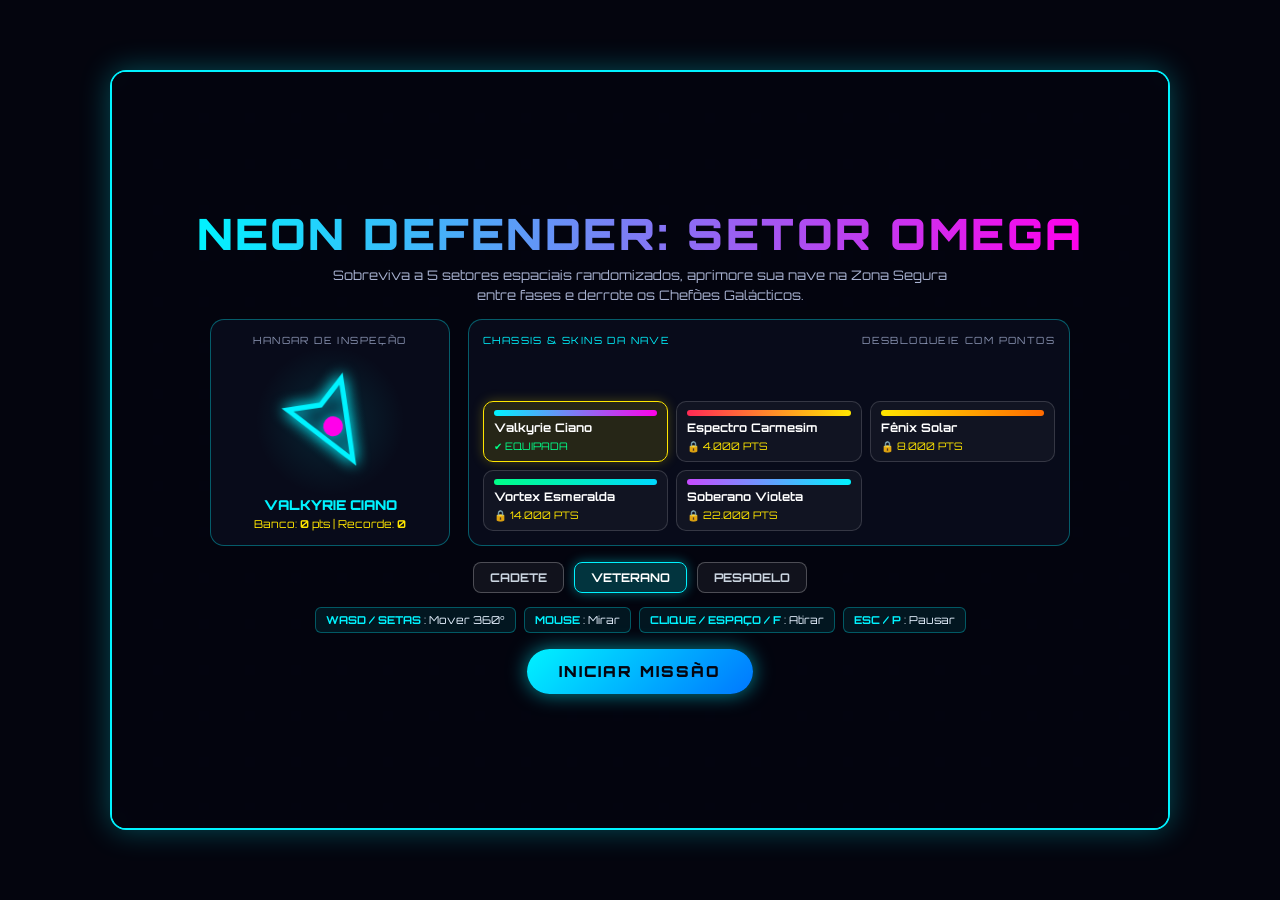
==== index.html @ d92dcaf2 "Add files via upload" ====
<!DOCTYPE html>
<html lang="pt-BR">
<head>
    <meta charset="UTF-8">
    <meta name="viewport" content="width=device-width, initial-scale=1.0, maximum-scale=1.0, user-scalable=no">
    <title>NEON DEFENDER: SETOR OMEGA</title>
    <!-- Conecta o arquivo de estilos externo -->
    <link rel="stylesheet" href="style.css">
</head>
<body>

    <div id="game-wrapper">
        <!-- ================= HUD DE COMBATE ================= -->
        <div id="hud" class="hidden">
            <div class="hud-group">
                <span class="hud-label">CRÉDITOS / PONTOS</span>
                <span id="score-display" class="hud-value">0</span>
                <span class="hud-label" style="margin-top:3px;">PRÓXIMO BUFF (<span id="next-upg-txt">2.500</span>)</span>
                <div class="progress-container">
                    <div id="upgrade-bar" class="progress-fill"></div>
                </div>
            </div>

            <div class="hud-group" style="align-items: center;">
                <span id="stage-label" class="hud-value" style="color: #ff00ea;">FASE 1 / 5</span>
                <span id="sector-name-badge" class="sector-badge">NEBULOSA AZUL</span>
                <div class="progress-container" style="margin-top:3px;">
                    <div id="stage-bar" class="progress-fill"></div>
                </div>
                <span class="hud-label" id="boss-goal-txt">CHEFÃO AOS 10.000 PTS DA FASE</span>
                <div class="hud-controls">
                    <button id="autofire-btn" class="mini-btn">🔫 AUTO: OFF [F]</button>
                    <button id="pause-btn" class="mini-btn">⏸ PAUSAR [ESC]</button>
                    <button id="mute-btn" class="mini-btn">🔊 SOM</button>
                </div>
            </div>

            <div class="hud-group" style="align-items: flex-end;">
                <span class="hud-label">CASCO & ESCUDO</span>
                <div class="player-bars">
                    <div class="hp-bar-bg"><div id="hp-fill"></div></div>
                    <div id="shield-fill"></div>
                </div>
                <span id="hp-text" style="font-size: 0.72rem; color: #cbd5e1; margin-top: 2px;">100 / 100</span>
            </div>
        </div>

        <!-- Barra de Vida do Chefão -->
        <div id="boss-hud" class="hidden">
            <span id="boss-name">GUARDIÃO ÔMEGA</span>
            <div class="boss-hp-bg"><div id="boss-hp-fill"></div></div>
        </div>

        <!-- Banner Dramático de Alerta -->
        <div id="alert-banner" class="hidden">⚠️ ALERTA DE AMEAÇA CLASSE ÔMEGA! ⚠️</div>

        <!-- ================= 1. MENU PRINCIPAL ================= -->
        <div id="start-screen" class="overlay-screen">
            <h1>NEON DEFENDER: SETOR OMEGA</h1>
            <p class="subtitle">Sobreviva a 5 setores espaciais randomizados, aprimore sua nave na Zona Segura entre fases e derrote os Chefões Galácticos.</p>

            <div class="menu-grid">
                <div class="preview-box">
                    <span class="hud-label">HANGAR DE INSPEÇÃO</span>
                    <canvas id="shipPreviewCanvas" width="160" height="160"></canvas>
                    <div>
                        <div id="preview-skin-name" style="font-size: 0.85rem; font-weight: 900; color: #00f3ff;">VALKYRIE CIANO</div>
                        <div style="font-size: 0.68rem; color: #ffe600; margin-top: 4px;">
                            Banco: <strong id="bank-points-display">0</strong> pts | Recorde: <strong id="menu-highscore">0</strong>
                        </div>
                    </div>
                </div>

                <div class="skins-panel">
                    <div style="display:flex; justify-content:space-between; align-items:center;">
                        <span class="hud-label" style="color:#00f3ff;">CHASSIS & SKINS DA NAVE</span>
                        <span class="hud-label">DESBLOQUEIE COM PONTOS</span>
                    </div>
                    <div id="menu-skins-list" class="skins-list"></div>
                </div>
            </div>

            <div class="difficulty-row">
                <button class="diff-btn" data-diff="0.8">CADETE</button>
                <button class="diff-btn active" data-diff="1.0">VETERANO</button>
                <button class="diff-btn" data-diff="1.35">PESADELO</button>
            </div>

            <div class="controls-guide">
                <div class="key-badge"><span>WASD / SETAS</span> : Mover 360°</div>
                <div class="key-badge"><span>MOUSE</span> : Mirar</div>
                <div class="key-badge"><span>CLIQUE / ESPAÇO / F</span> : Atirar</div>
                <div class="key-badge"><span>ESC / P</span> : Pausar</div>
            </div>

            <button id="start-btn" class="neon-btn">INICIAR MISSÃO</button>
        </div>

        <!-- ================= 2. CARTAS DE BUFF EM COMBATE ================= -->
        <div id="upgrade-screen" class="overlay-screen hidden">
            <h1 style="font-size: 1.9rem; background: linear-gradient(90deg, #ffe600, #00ff88); -webkit-background-clip: text;">MÓDULO TÁTICO DISPONÍVEL!</h1>
            <p class="subtitle">Escolha 1 melhoria de combate para instalar na sua nave (Teclas 1, 2 ou 3):</p>
            <div id="cards-container" class="cards-container"></div>
        </div>

        <!-- ================= 3. ZONA SEGURA / HANGAR ENTRE FASES ================= -->
        <div id="safezone-screen" class="overlay-screen hidden">
            <h1 style="font-size: 1.8rem; background: linear-gradient(90deg, #00ff88, #00f3ff); -webkit-background-clip: text;">ZONA SEGURA — HANGAR INTERGALÁCTICO</h1>
            <p class="subtitle">Chefão neutralizado! Use seus pontos acumulados (<strong id="hangar-points" style="color:#ffe600;">0</strong> pts) para reparar e equipar sua nave.</p>

            <div class="hangar-layout">
                <div class="hangar-box">
                    <h3>🔧 MANUTENÇÃO & MELHORIAS PERMANENTES</h3>
                    <div id="hangar-upgrades-list" style="display:flex; flex-direction:column; gap:7px;"></div>
                </div>

                <div class="hangar-box">
                    <h3>🎨 SKINS DE CHASSIS</h3>
                    <div id="hangar-skins-list" class="skins-list" style="grid-template-columns: 1fr 1fr;"></div>

                    <div class="next-sector-card">
                        <span class="hud-label" style="color:#ff00ea;">⚠️ RADAR DO PRÓXIMO SETOR (FASE <span id="next-stage-num">2</span>/5)</span>
                        <div id="next-sector-title" style="font-size: 0.9rem; font-weight: 900; color: #ffe600; margin: 4px 0;">TEMPESTADE IÔNICA</div>
                        <div id="next-sector-desc" style="font-size: 0.7rem; color: #e2e8f0;">Descargas elétricas aumentam a velocidade de todos os projéteis em +20%.</div>
                    </div>
                </div>
            </div>

            <button id="launch-next-btn" class="neon-btn">DECOLAR PARA A FASE <span id="launch-stage-num">2</span> ➔</button>
        </div>

        <!-- ================= 4. MENU DE PAUSA ================= -->
        <div id="pause-screen" class="overlay-screen hidden">
            <h1>SISTEMAS EM PAUSA</h1>
            <p class="subtitle">Combate suspenso. Escolha uma opção para prosseguir.</p>
            <div style="display:flex; gap:14px; flex-wrap:wrap; justify-content:center;">
                <button id="resume-btn" class="neon-btn">CONTINUAR MISSÃO</button>
                <button id="pause-mute-btn" class="neon-btn" style="background: linear-gradient(135deg, #ffe600, #ff9900);">ALTERNAR ÁUDIO</button>
                <button id="abandon-btn" class="neon-btn secondary">ABANDONAR AO MENU</button>
            </div>
        </div>

        <!-- ================= 5. VITÓRIA FINAL (APÓS FASE 5) ================= -->
        <div id="victory-screen" class="overlay-screen hidden">
            <h1 style="background: linear-gradient(90deg, #ffe600, #00ff88, #00f3ff); -webkit-background-clip: text;">SETOR OMEGA LIBERTADO!</h1>
            <p class="subtitle">Vitória Suprema! Você sobreviveu às 5 fases e destruiu o Núcleo Soberano.</p>

            <div class="final-stats">
                <p>Pontuação Final da Missão: <strong id="vic-score" style="color: #00f3ff;">0</strong></p>
                <p>Bônus de Conclusão (5 Fases): <strong style="color: #00ff88;">+5.000 pts</strong></p>
                <p>Créditos Totais no Banco: <strong id="vic-bank" style="color: #ffe600;">0</strong></p>
            </div>

            <button id="victory-menu-btn" class="neon-btn">RETORNAR AO MENU PRINCIPAL</button>
        </div>

        <!-- ================= 6. GAME OVER ================= -->
        <div id="gameover-screen" class="overlay-screen hidden">
            <h1 style="background: linear-gradient(90deg, #ff2a55, #ff00ea); -webkit-background-clip: text;">NAVE DESTRUÍDA</h1>
            <p class="subtitle">Suas defesas falharam no Setor <span id="go-sector">Omega</span>.</p>

            <div class="final-stats">
                <p>Fase Alcançada: <strong id="final-stage" style="color: #ff00ea;">1 / 5</strong></p>
                <p>Pontuação da Partida: <strong id="final-score" style="color: #00f3ff;">0</strong></p>
                <p>Recorde Histórico: <strong id="high-score" style="color: #ffe600;">0</strong></p>
            </div>

            <div style="display:flex; gap:14px; flex-wrap:wrap; justify-content:center;">
                <button id="restart-btn" class="neon-btn">TENTAR NOVAMENTE</button>
                <button id="go-menu-btn" class="neon-btn secondary">MENU PRINCIPAL</button>
            </div>
        </div>

        <canvas id="gameCanvas"></canvas>
    </div>

    <!-- Controles Touch Duplos (Mobile) -->
    <div id="mobile-joysticks">
        <div class="joystick-zone" id="joy-move">
            <div class="joystick-knob" id="knob-move"></div>
        </div>
        <div class="joystick-zone" id="joy-aim" style="border-color: rgba(255, 0, 234, 0.5);">
            <div class="joystick-knob" id="knob-aim" style="background: rgba(255, 0, 234, 0.5); border-color: #ff00ea;"></div>
        </div>
    </div>

    <!-- Conecta o arquivo JavaScript externo -->
    <script src="script.js"></script>
</body>
</html>
---- style.css ----
@import url('https://fonts.googleapis.com/css2?family=Orbitron:wght@400;600;700;900&display=swap');

:root {
    --neon-cyan: #00f3ff;
    --neon-magenta: #ff00ea;
    --neon-gold: #ffe600;
    --neon-danger: #ff2a55;
    --neon-green: #00ff88;
    --bg-dark: #04050e;
}

* {
    box-sizing: border-box;
    margin: 0;
    padding: 0;
    user-select: none;
    -webkit-user-select: none;
}

body {
    background-color: var(--bg-dark);
    color: #ffffff;
    font-family: 'Orbitron', sans-serif;
    display: flex;
    flex-direction: column;
    align-items: center;
    justify-content: center;
    min-height: 100vh;
    overflow: hidden;
}

#game-wrapper {
    position: relative;
    width: 97vw;
    max-width: 1060px;
    height: 88vh;
    max-height: 760px;
    border: 2px solid var(--neon-cyan);
    border-radius: 16px;
    box-shadow: 0 0 30px rgba(0, 243, 255, 0.3), inset 0 0 25px rgba(0, 243, 255, 0.12);
    background-color: #050612;
    overflow: hidden;
    transition: border-color 0.6s ease, box-shadow 0.6s ease;
}

canvas {
    display: block;
    width: 100%;
    height: 100%;
    cursor: crosshair;
}

/* ================= HUD SUPERIOR ================= */
#hud {
    position: absolute;
    top: 0;
    left: 0;
    width: 100%;
    padding: 12px 18px;
    display: flex;
    justify-content: space-between;
    align-items: flex-start;
    pointer-events: none;
    z-index: 10;
    background: linear-gradient(to bottom, rgba(4, 5, 14, 0.92), transparent);
}

.hud-group {
    display: flex;
    flex-direction: column;
    gap: 4px;
}

.hud-label {
    font-size: 0.62rem;
    color: #8892b0;
    letter-spacing: 1.4px;
}

.hud-value {
    font-size: 1.15rem;
    font-weight: 900;
    color: var(--neon-cyan);
    text-shadow: 0 0 10px rgba(0, 243, 255, 0.6);
}

.sector-badge {
    font-size: 0.7rem;
    font-weight: 700;
    padding: 2px 10px;
    border-radius: 20px;
    background: rgba(255, 255, 255, 0.08);
    border: 1px solid rgba(255, 255, 255, 0.25);
    color: var(--neon-gold);
    letter-spacing: 1px;
}

.progress-container {
    width: 185px;
    height: 8px;
    background: rgba(255, 255, 255, 0.1);
    border-radius: 4px;
    overflow: hidden;
    border: 1px solid rgba(255, 255, 255, 0.2);
}

.progress-fill {
    height: 100%;
    width: 0%;
    transition: width 0.2s ease;
}

#stage-bar {
    background: linear-gradient(90deg, #00f3ff, #ff00ea);
    box-shadow: 0 0 8px #ff00ea;
}

#upgrade-bar {
    background: linear-gradient(90deg, #00ff88, #ffe600);
    box-shadow: 0 0 8px #ffe600;
}

.player-bars {
    display: flex;
    flex-direction: column;
    gap: 4px;
    width: 150px;
}

.hp-bar-bg {
    width: 100%;
    height: 11px;
    background: rgba(255, 42, 85, 0.2);
    border: 1px solid #ff2a55;
    border-radius: 5px;
    overflow: hidden;
}

#hp-fill {
    height: 100%;
    width: 100%;
    background: linear-gradient(90deg, #ff2a55, #ff7b00);
    transition: width 0.15s ease;
}

#shield-fill {
    height: 6px;
    width: 0%;
    background: #00f3ff;
    border-radius: 3px;
    box-shadow: 0 0 8px #00f3ff;
    transition: width 0.15s ease;
}

.hud-controls {
    display: flex;
    gap: 6px;
    pointer-events: auto;
    margin-top: 4px;
}

.mini-btn {
    background: rgba(0, 243, 255, 0.12);
    border: 1px solid rgba(0, 243, 255, 0.4);
    color: #fff;
    font-family: 'Orbitron', sans-serif;
    font-size: 0.65rem;
    padding: 5px 9px;
    border-radius: 6px;
    cursor: pointer;
    transition: 0.2s;
}

.mini-btn:hover {
    background: rgba(0, 243, 255, 0.3);
}

/* ================= BARRA DO CHEFÃO ================= */
#boss-hud {
    position: absolute;
    top: 84px;
    left: 50%;
    transform: translateX(-50%);
    width: 72%;
    max-width: 560px;
    display: flex;
    flex-direction: column;
    align-items: center;
    gap: 4px;
    z-index: 12;
    pointer-events: none;
}

#boss-name {
    font-size: 0.85rem;
    font-weight: 900;
    color: #ff2a55;
    letter-spacing: 2px;
    text-shadow: 0 0 12px #ff2a55;
}

.boss-hp-bg {
    width: 100%;
    height: 14px;
    background: rgba(20, 5, 15, 0.9);
    border: 2px solid #ff2a55;
    border-radius: 8px;
    overflow: hidden;
    box-shadow: 0 0 18px rgba(255, 42, 85, 0.55);
}

#boss-hp-fill {
    height: 100%;
    width: 100%;
    background: linear-gradient(90deg, #ff2a55, #ff00ea, #ffe600);
    transition: width 0.08s linear;
}

/* Banner de Alerta */
#alert-banner {
    position: absolute;
    top: 42%;
    left: 0;
    width: 100%;
    padding: 16px;
    background: rgba(255, 42, 85, 0.22);
    border-top: 2px solid #ff2a55;
    border-bottom: 2px solid #ff2a55;
    text-align: center;
    font-size: clamp(1.1rem, 3vw, 2rem);
    font-weight: 900;
    color: #fff;
    text-shadow: 0 0 20px #ff2a55;
    letter-spacing: 3px;
    z-index: 18;
    pointer-events: none;
    animation: pulseAlert 0.55s infinite alternate;
}

@keyframes pulseAlert {
    from { transform: scale(0.98); opacity: 0.85; }
    to { transform: scale(1.02); opacity: 1; }
}

/* ================= TELAS / OVERLAYS ================= */
.overlay-screen {
    position: absolute;
    inset: 0;
    background: rgba(4, 5, 15, 0.9);
    backdrop-filter: blur(8px);
    display: flex;
    flex-direction: column;
    align-items: center;
    justify-content: center;
    text-align: center;
    padding: 18px;
    z-index: 25;
    overflow-y: auto;
}

.hidden {
    display: none !important;
}

h1 {
    font-size: clamp(1.5rem, 3.8vw, 2.7rem);
    font-weight: 900;
    letter-spacing: 2.5px;
    margin-bottom: 6px;
    background: linear-gradient(90deg, #00f3ff, #ff00ea);
    -webkit-background-clip: text;
    -webkit-text-fill-color: transparent;
}

.subtitle {
    color: #a8b2d1;
    font-size: 0.82rem;
    margin-bottom: 14px;
    max-width: 640px;
    line-height: 1.45;
}

/* Menu Principal Layout */
.menu-grid {
    display: grid;
    grid-template-columns: 240px 1fr;
    gap: 18px;
    width: 100%;
    max-width: 860px;
    margin-bottom: 16px;
    align-items: stretch;
}

.preview-box {
    background: rgba(10, 14, 30, 0.85);
    border: 1px solid rgba(0, 243, 255, 0.35);
    border-radius: 14px;
    padding: 14px;
    display: flex;
    flex-direction: column;
    align-items: center;
    justify-content: space-between;
}

#shipPreviewCanvas {
    width: 150px;
    height: 150px;
    border-radius: 50%;
    background: radial-gradient(circle, rgba(0,243,255,0.12) 0%, transparent 70%);
}

.skins-panel {
    background: rgba(10, 14, 30, 0.85);
    border: 1px solid rgba(0, 243, 255, 0.35);
    border-radius: 14px;
    padding: 14px;
    display: flex;
    flex-direction: column;
    justify-content: space-between;
    text-align: left;
}

.skins-list {
    display: grid;
    grid-template-columns: repeat(auto-fit, minmax(145px, 1fr));
    gap: 8px;
    margin-top: 8px;
}

.skin-item {
    background: rgba(255, 255, 255, 0.04);
    border: 1.5px solid rgba(255, 255, 255, 0.15);
    border-radius: 10px;
    padding: 8px 10px;
    cursor: pointer;
    transition: 0.2s;
    display: flex;
    flex-direction: column;
    gap: 4px;
}

.skin-item:hover {
    border-color: #00f3ff;
    background: rgba(0, 243, 255, 0.08);
}

.skin-item.selected {
    border-color: #ffe600;
    background: rgba(255, 230, 0, 0.12);
    box-shadow: 0 0 12px rgba(255, 230, 0, 0.25);
}

.skin-swatch {
    width: 100%;
    height: 6px;
    border-radius: 3px;
}

/* Dificuldade & Controles */
.difficulty-row {
    display: flex;
    gap: 10px;
    margin-bottom: 14px;
    flex-wrap: wrap;
    justify-content: center;
}

.diff-btn {
    background: rgba(255, 255, 255, 0.06);
    border: 1px solid rgba(255, 255, 255, 0.25);
    color: #cbd5e1;
    font-family: 'Orbitron', sans-serif;
    font-size: 0.75rem;
    font-weight: 700;
    padding: 7px 16px;
    border-radius: 8px;
    cursor: pointer;
    transition: 0.2s;
}

.diff-btn.active {
    border-color: #00f3ff;
    background: rgba(0, 243, 255, 0.2);
    color: #fff;
    box-shadow: 0 0 12px rgba(0, 243, 255, 0.4);
}

.controls-guide {
    display: flex;
    gap: 8px;
    margin-bottom: 16px;
    flex-wrap: wrap;
    justify-content: center;
}

.key-badge {
    background: rgba(0, 243, 255, 0.08);
    border: 1px solid rgba(0, 243, 255, 0.3);
    padding: 5px 10px;
    border-radius: 6px;
    font-size: 0.68rem;
    color: #e6f1ff;
}

.key-badge span {
    color: #00f3ff;
    font-weight: 700;
}

.neon-btn {
    background: linear-gradient(135deg, #00f3ff 0%, #0077ff 100%);
    color: #050510;
    font-family: 'Orbitron', sans-serif;
    font-size: 0.95rem;
    font-weight: 900;
    padding: 13px 32px;
    border: none;
    border-radius: 50px;
    cursor: pointer;
    letter-spacing: 2px;
    box-shadow: 0 0 20px rgba(0, 243, 255, 0.55);
    transition: transform 0.15s ease, box-shadow 0.15s ease;
}

.neon-btn:hover {
    transform: scale(1.04);
    box-shadow: 0 0 28px rgba(0, 243, 255, 0.9);
}

.neon-btn.secondary {
    background: transparent;
    border: 2px solid #ff2a55;
    color: #ff2a55;
    box-shadow: none;
}

.neon-btn.secondary:hover {
    background: rgba(255, 42, 85, 0.15);
}

/* ================= CARTAS DE UPGRADE EM COMBATE ================= */
.cards-container {
    display: grid;
    grid-template-columns: repeat(3, 1fr);
    gap: 14px;
    width: 100%;
    max-width: 780px;
    margin-top: 8px;
}

.upgrade-card {
    background: linear-gradient(160deg, rgba(16, 22, 48, 0.96), rgba(8, 10, 24, 0.98));
    border: 2px solid rgba(0, 243, 255, 0.4);
    border-radius: 14px;
    padding: 18px 14px;
    cursor: pointer;
    display: flex;
    flex-direction: column;
    align-items: center;
    justify-content: space-between;
    gap: 10px;
    transition: transform 0.2s ease, border-color 0.2s ease, box-shadow 0.2s ease;
    position: relative;
}

.upgrade-card:hover {
    transform: translateY(-5px) scale(1.02);
    border-color: #ffe600;
    box-shadow: 0 0 22px rgba(255, 230, 0, 0.4);
}

.card-hotkey {
    position: absolute;
    top: 8px;
    right: 10px;
    font-size: 0.68rem;
    color: #8892b0;
    background: rgba(255, 255, 255, 0.08);
    padding: 2px 7px;
    border-radius: 4px;
}

.card-icon { font-size: 2rem; }
.card-title { font-size: 0.9rem; font-weight: 700; color: #00f3ff; }
.card-desc { font-size: 0.72rem; color: #cbd5e1; line-height: 1.4; }
.card-lvl { font-size: 0.68rem; color: #ffe600; font-weight: 700; }

/* ================= ZONA SEGURA / HANGAR ================= */
.hangar-layout {
    display: grid;
    grid-template-columns: 1.2fr 1fr;
    gap: 16px;
    width: 100%;
    max-width: 920px;
    margin: 10px 0 14px;
    text-align: left;
}

.hangar-box {
    background: rgba(10, 16, 36, 0.9);
    border: 1px solid rgba(0, 255, 136, 0.35);
    border-radius: 14px;
    padding: 14px;
    display: flex;
    flex-direction: column;
    gap: 8px;
}

.hangar-box h3 {
    font-size: 0.85rem;
    color: #00ff88;
    letter-spacing: 1.5px;
    border-bottom: 1px solid rgba(0, 255, 136, 0.2);
    padding-bottom: 6px;
}

.shop-row {
    display: flex;
    justify-content: space-between;
    align-items: center;
    background: rgba(255, 255, 255, 0.04);
    padding: 8px 10px;
    border-radius: 8px;
    gap: 8px;
}

.shop-info strong {
    display: block;
    font-size: 0.78rem;
    color: #fff;
}

.shop-info span {
    font-size: 0.66rem;
    color: #94a3b8;
}

.buy-btn {
    background: linear-gradient(135deg, #00ff88, #00b8ff);
    color: #04050e;
    font-family: 'Orbitron', sans-serif;
    font-weight: 900;
    font-size: 0.7rem;
    padding: 7px 12px;
    border: none;
    border-radius: 6px;
    cursor: pointer;
    white-space: nowrap;
}

.buy-btn:disabled {
    background: #283046;
    color: #64748b;
    cursor: not-allowed;
}

.next-sector-card {
    background: rgba(255, 0, 234, 0.1);
    border: 1px solid rgba(255, 0, 234, 0.45);
    border-radius: 10px;
    padding: 10px 14px;
    margin-top: auto;
}

.final-stats {
    background: rgba(255, 255, 255, 0.05);
    border: 1px solid rgba(0, 243, 255, 0.4);
    border-radius: 14px;
    padding: 16px 28px;
    margin-bottom: 18px;
}

.final-stats p {
    margin: 6px 0;
    font-size: 0.92rem;
}

/* Joysticks Mobile */
#mobile-joysticks {
    display: none;
    width: 96vw;
    max-width: 1060px;
    margin-top: 8px;
    justify-content: space-between;
    padding: 0 15px;
}

.joystick-zone {
    width: 92px;
    height: 92px;
    border-radius: 50%;
    background: rgba(0, 243, 255, 0.08);
    border: 2px dashed rgba(0, 243, 255, 0.4);
    position: relative;
    touch-action: none;
}

.joystick-knob {
    width: 36px;
    height: 36px;
    border-radius: 50%;
    background: rgba(0, 243, 255, 0.5);
    border: 2px solid #00f3ff;
    position: absolute;
    top: 50%;
    left: 50%;
    transform: translate(-50%, -50%);
    pointer-events: none;
}

@media (max-width: 820px) {
    #game-wrapper { height: 68vh; }
    #mobile-joysticks { display: flex; }
    .menu-grid, .hangar-layout { grid-template-columns: 1fr; }
    .cards-container { grid-template-columns: 1fr; }
    .upgrade-card { flex-direction: row; text-align: left; padding: 12px; }
    .progress-container { width: 115px; }
}
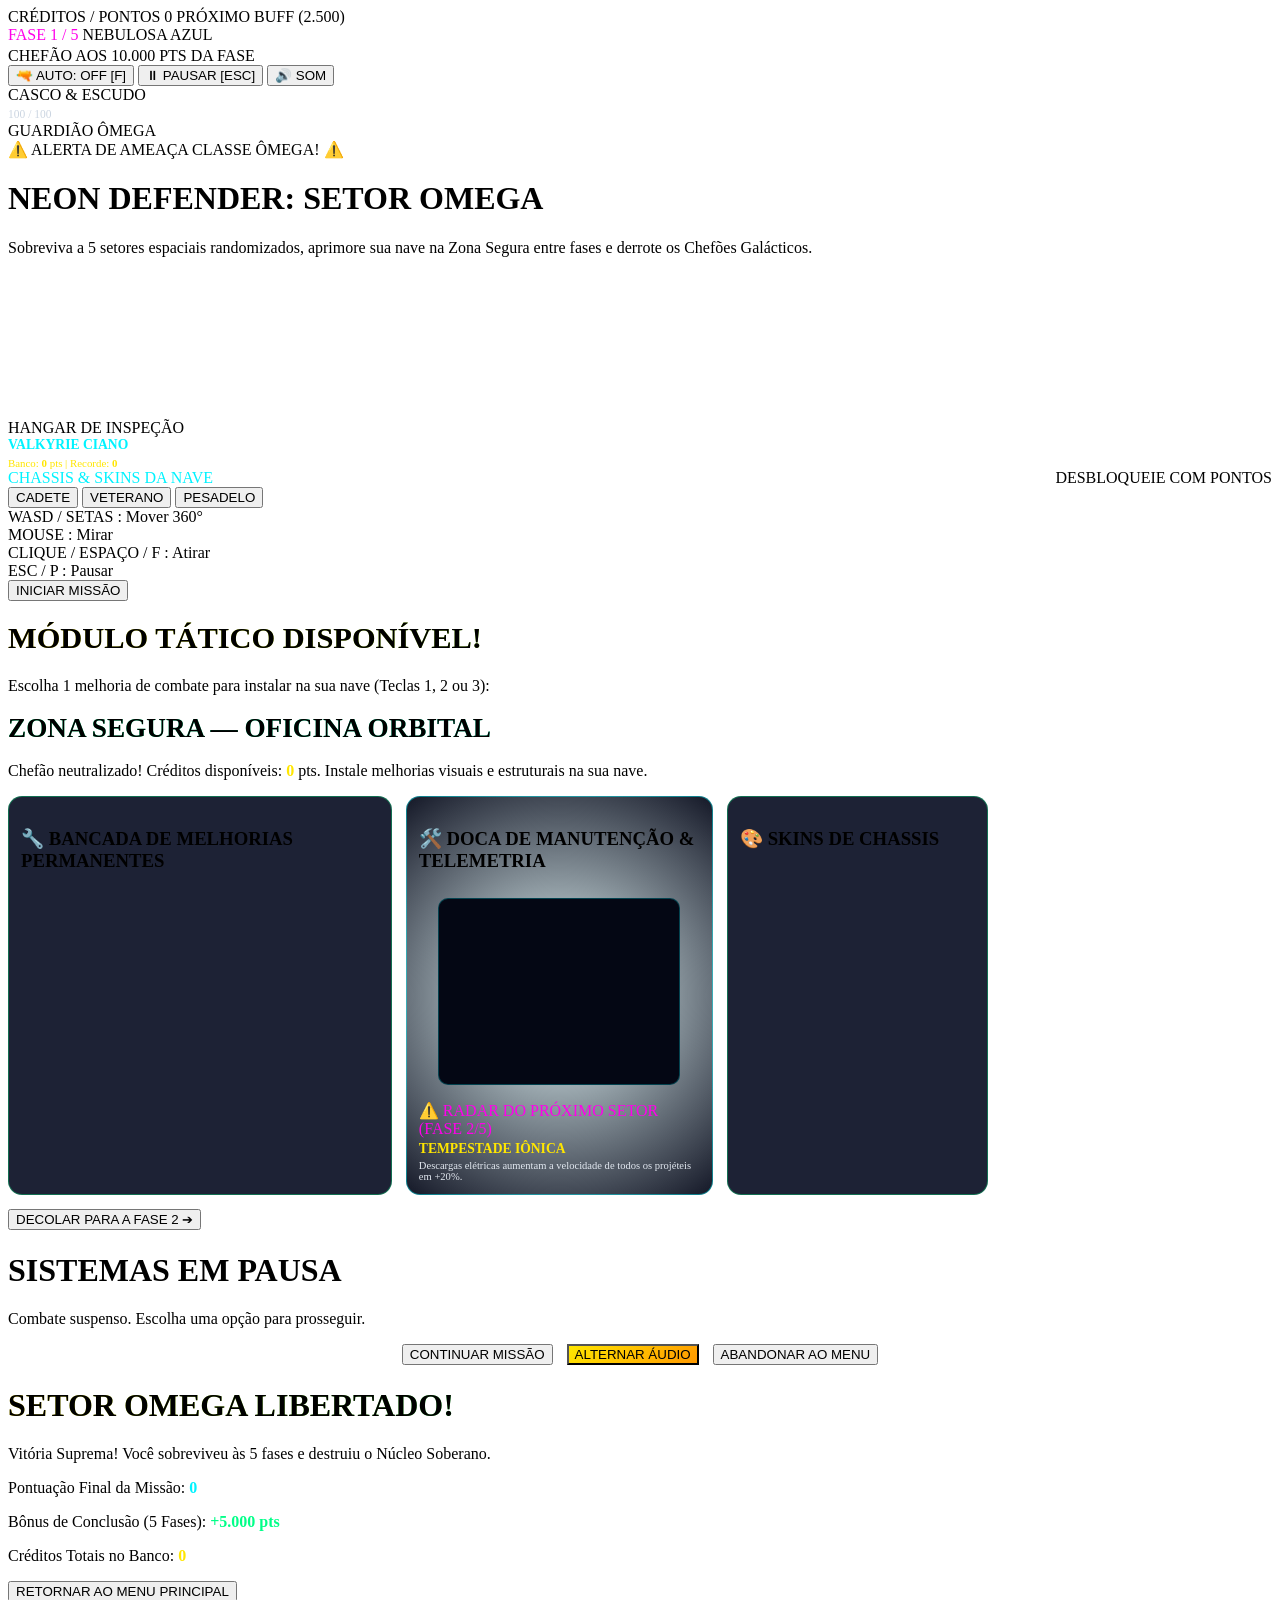
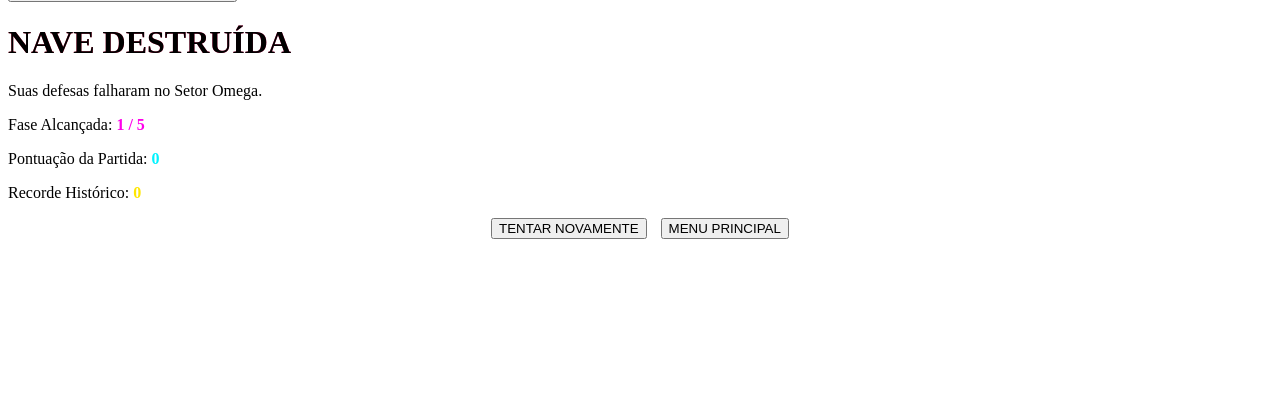
==== commit aba1b862: "Add files via upload" ====
--- a/index.html
+++ b/index.html
@@ -105,24 +105,32 @@
 
         <!-- ================= 3. ZONA SEGURA / HANGAR ENTRE FASES ================= -->
         <div id="safezone-screen" class="overlay-screen hidden">
-            <h1 style="font-size: 1.8rem; background: linear-gradient(90deg, #00ff88, #00f3ff); -webkit-background-clip: text;">ZONA SEGURA — HANGAR INTERGALÁCTICO</h1>
-            <p class="subtitle">Chefão neutralizado! Use seus pontos acumulados (<strong id="hangar-points" style="color:#ffe600;">0</strong> pts) para reparar e equipar sua nave.</p>
+            <h1 style="font-size: 1.7rem; background: linear-gradient(90deg, #00ff88, #00f3ff); -webkit-background-clip: text;">ZONA SEGURA — OFICINA ORBITAL</h1>
+            <p class="subtitle">Chefão neutralizado! Créditos disponíveis: <strong id="hangar-points" style="color:#ffe600;">0</strong> pts. Instale melhorias visuais e estruturais na sua nave.</p>
 
             <div class="hangar-layout">
+                <!-- Coluna Esquerda: Manutenção e Melhorias Permanentes -->
                 <div class="hangar-box">
-                    <h3>🔧 MANUTENÇÃO & MELHORIAS PERMANENTES</h3>
+                    <h3>🔧 BANCADA DE MELHORIAS PERMANENTES</h3>
                     <div id="hangar-upgrades-list" style="display:flex; flex-direction:column; gap:7px;"></div>
                 </div>
 
+                <!-- Coluna Central: Oficina Visual com Preview Evolutivo -->
+                <div class="hangar-box workshop-bay">
+                    <h3>🛠️ DOCA DE MANUTENÇÃO & TELEMETRIA</h3>
+                    <canvas id="workshopCanvas" width="240" height="195"></canvas>
+                    <div id="workshop-modules-tags" class="modules-tags"></div>
+                    <div class="next-sector-card">
+                        <span class="hud-label" style="color:#ff00ea;">⚠️ RADAR DO PRÓXIMO SETOR (FASE <span id="next-stage-num">2</span>/5)</span>
+                        <div id="next-sector-title" style="font-size: 0.85rem; font-weight: 900; color: #ffe600; margin: 3px 0;">TEMPESTADE IÔNICA</div>
+                        <div id="next-sector-desc" style="font-size: 0.66rem; color: #e2e8f0;">Descargas elétricas aumentam a velocidade de todos os projéteis em +20%.</div>
+                    </div>
+                </div>
+
+                <!-- Coluna Direita: Skins -->
                 <div class="hangar-box">
                     <h3>🎨 SKINS DE CHASSIS</h3>
-                    <div id="hangar-skins-list" class="skins-list" style="grid-template-columns: 1fr 1fr;"></div>
-
-                    <div class="next-sector-card">
-                        <span class="hud-label" style="color:#ff00ea;">⚠️ RADAR DO PRÓXIMO SETOR (FASE <span id="next-stage-num">2</span>/5)</span>
-                        <div id="next-sector-title" style="font-size: 0.9rem; font-weight: 900; color: #ffe600; margin: 4px 0;">TEMPESTADE IÔNICA</div>
-                        <div id="next-sector-desc" style="font-size: 0.7rem; color: #e2e8f0;">Descargas elétricas aumentam a velocidade de todos os projéteis em +20%.</div>
-                    </div>
+                    <div id="hangar-skins-list" class="skins-list" style="grid-template-columns: 1fr;"></div>
                 </div>
             </div>
 
--- a/style.css
+++ b/style.css
@@ -1,618 +1,56 @@
-@import url('https://fonts.googleapis.com/css2?family=Orbitron:wght@400;600;700;900&display=swap');
-
-:root {
-    --neon-cyan: #00f3ff;
-    --neon-magenta: #ff00ea;
-    --neon-gold: #ffe600;
-    --neon-danger: #ff2a55;
-    --neon-green: #00ff88;
-    --bg-dark: #04050e;
-}
-
-* {
-    box-sizing: border-box;
-    margin: 0;
-    padding: 0;
-    user-select: none;
-    -webkit-user-select: none;
-}
-
-body {
-    background-color: var(--bg-dark);
-    color: #ffffff;
-    font-family: 'Orbitron', sans-serif;
-    display: flex;
-    flex-direction: column;
-    align-items: center;
-    justify-content: center;
-    min-height: 100vh;
-    overflow: hidden;
-}
-
-#game-wrapper {
-    position: relative;
-    width: 97vw;
-    max-width: 1060px;
-    height: 88vh;
-    max-height: 760px;
-    border: 2px solid var(--neon-cyan);
-    border-radius: 16px;
-    box-shadow: 0 0 30px rgba(0, 243, 255, 0.3), inset 0 0 25px rgba(0, 243, 255, 0.12);
-    background-color: #050612;
-    overflow: hidden;
-    transition: border-color 0.6s ease, box-shadow 0.6s ease;
-}
-
-canvas {
-    display: block;
-    width: 100%;
-    height: 100%;
-    cursor: crosshair;
-}
-
-/* ================= HUD SUPERIOR ================= */
-#hud {
-    position: absolute;
-    top: 0;
-    left: 0;
-    width: 100%;
-    padding: 12px 18px;
-    display: flex;
-    justify-content: space-between;
-    align-items: flex-start;
-    pointer-events: none;
-    z-index: 10;
-    background: linear-gradient(to bottom, rgba(4, 5, 14, 0.92), transparent);
-}
-
-.hud-group {
-    display: flex;
-    flex-direction: column;
-    gap: 4px;
-}
-
-.hud-label {
-    font-size: 0.62rem;
-    color: #8892b0;
-    letter-spacing: 1.4px;
-}
-
-.hud-value {
-    font-size: 1.15rem;
-    font-weight: 900;
-    color: var(--neon-cyan);
-    text-shadow: 0 0 10px rgba(0, 243, 255, 0.6);
-}
-
-.sector-badge {
-    font-size: 0.7rem;
-    font-weight: 700;
-    padding: 2px 10px;
-    border-radius: 20px;
-    background: rgba(255, 255, 255, 0.08);
-    border: 1px solid rgba(255, 255, 255, 0.25);
-    color: var(--neon-gold);
-    letter-spacing: 1px;
-}
-
-.progress-container {
-    width: 185px;
-    height: 8px;
-    background: rgba(255, 255, 255, 0.1);
-    border-radius: 4px;
-    overflow: hidden;
-    border: 1px solid rgba(255, 255, 255, 0.2);
-}
-
-.progress-fill {
-    height: 100%;
-    width: 0%;
-    transition: width 0.2s ease;
-}
-
-#stage-bar {
-    background: linear-gradient(90deg, #00f3ff, #ff00ea);
-    box-shadow: 0 0 8px #ff00ea;
-}
-
-#upgrade-bar {
-    background: linear-gradient(90deg, #00ff88, #ffe600);
-    box-shadow: 0 0 8px #ffe600;
-}
-
-.player-bars {
-    display: flex;
-    flex-direction: column;
-    gap: 4px;
-    width: 150px;
-}
-
-.hp-bar-bg {
-    width: 100%;
-    height: 11px;
-    background: rgba(255, 42, 85, 0.2);
-    border: 1px solid #ff2a55;
-    border-radius: 5px;
-    overflow: hidden;
-}
-
-#hp-fill {
-    height: 100%;
-    width: 100%;
-    background: linear-gradient(90deg, #ff2a55, #ff7b00);
-    transition: width 0.15s ease;
-}
-
-#shield-fill {
-    height: 6px;
-    width: 0%;
-    background: #00f3ff;
-    border-radius: 3px;
-    box-shadow: 0 0 8px #00f3ff;
-    transition: width 0.15s ease;
-}
-
-.hud-controls {
-    display: flex;
-    gap: 6px;
-    pointer-events: auto;
-    margin-top: 4px;
-}
-
-.mini-btn {
-    background: rgba(0, 243, 255, 0.12);
-    border: 1px solid rgba(0, 243, 255, 0.4);
-    color: #fff;
-    font-family: 'Orbitron', sans-serif;
-    font-size: 0.65rem;
-    padding: 5px 9px;
-    border-radius: 6px;
-    cursor: pointer;
-    transition: 0.2s;
-}
-
-.mini-btn:hover {
-    background: rgba(0, 243, 255, 0.3);
-}
-
-/* ================= BARRA DO CHEFÃO ================= */
-#boss-hud {
-    position: absolute;
-    top: 84px;
-    left: 50%;
-    transform: translateX(-50%);
-    width: 72%;
-    max-width: 560px;
-    display: flex;
-    flex-direction: column;
-    align-items: center;
-    gap: 4px;
-    z-index: 12;
-    pointer-events: none;
-}
-
-#boss-name {
-    font-size: 0.85rem;
-    font-weight: 900;
-    color: #ff2a55;
-    letter-spacing: 2px;
-    text-shadow: 0 0 12px #ff2a55;
-}
-
-.boss-hp-bg {
-    width: 100%;
-    height: 14px;
-    background: rgba(20, 5, 15, 0.9);
-    border: 2px solid #ff2a55;
-    border-radius: 8px;
-    overflow: hidden;
-    box-shadow: 0 0 18px rgba(255, 42, 85, 0.55);
-}
-
-#boss-hp-fill {
-    height: 100%;
-    width: 100%;
-    background: linear-gradient(90deg, #ff2a55, #ff00ea, #ffe600);
-    transition: width 0.08s linear;
-}
-
-/* Banner de Alerta */
-#alert-banner {
-    position: absolute;
-    top: 42%;
-    left: 0;
-    width: 100%;
-    padding: 16px;
-    background: rgba(255, 42, 85, 0.22);
-    border-top: 2px solid #ff2a55;
-    border-bottom: 2px solid #ff2a55;
-    text-align: center;
-    font-size: clamp(1.1rem, 3vw, 2rem);
-    font-weight: 900;
-    color: #fff;
-    text-shadow: 0 0 20px #ff2a55;
-    letter-spacing: 3px;
-    z-index: 18;
-    pointer-events: none;
-    animation: pulseAlert 0.55s infinite alternate;
-}
-
-@keyframes pulseAlert {
-    from { transform: scale(0.98); opacity: 0.85; }
-    to { transform: scale(1.02); opacity: 1; }
-}
-
-/* ================= TELAS / OVERLAYS ================= */
-.overlay-screen {
-    position: absolute;
-    inset: 0;
-    background: rgba(4, 5, 15, 0.9);
-    backdrop-filter: blur(8px);
-    display: flex;
-    flex-direction: column;
-    align-items: center;
-    justify-content: center;
-    text-align: center;
-    padding: 18px;
-    z-index: 25;
-    overflow-y: auto;
-}
-
-.hidden {
-    display: none !important;
-}
-
-h1 {
-    font-size: clamp(1.5rem, 3.8vw, 2.7rem);
-    font-weight: 900;
-    letter-spacing: 2.5px;
-    margin-bottom: 6px;
-    background: linear-gradient(90deg, #00f3ff, #ff00ea);
-    -webkit-background-clip: text;
-    -webkit-text-fill-color: transparent;
-}
-
-.subtitle {
-    color: #a8b2d1;
-    font-size: 0.82rem;
-    margin-bottom: 14px;
-    max-width: 640px;
-    line-height: 1.45;
-}
-
-/* Menu Principal Layout */
-.menu-grid {
-    display: grid;
-    grid-template-columns: 240px 1fr;
-    gap: 18px;
-    width: 100%;
-    max-width: 860px;
-    margin-bottom: 16px;
-    align-items: stretch;
-}
-
-.preview-box {
-    background: rgba(10, 14, 30, 0.85);
-    border: 1px solid rgba(0, 243, 255, 0.35);
-    border-radius: 14px;
-    padding: 14px;
-    display: flex;
-    flex-direction: column;
-    align-items: center;
-    justify-content: space-between;
-}
-
-#shipPreviewCanvas {
-    width: 150px;
-    height: 150px;
-    border-radius: 50%;
-    background: radial-gradient(circle, rgba(0,243,255,0.12) 0%, transparent 70%);
-}
-
-.skins-panel {
-    background: rgba(10, 14, 30, 0.85);
-    border: 1px solid rgba(0, 243, 255, 0.35);
-    border-radius: 14px;
-    padding: 14px;
-    display: flex;
-    flex-direction: column;
-    justify-content: space-between;
-    text-align: left;
-}
-
-.skins-list {
-    display: grid;
-    grid-template-columns: repeat(auto-fit, minmax(145px, 1fr));
-    gap: 8px;
-    margin-top: 8px;
-}
-
-.skin-item {
-    background: rgba(255, 255, 255, 0.04);
-    border: 1.5px solid rgba(255, 255, 255, 0.15);
-    border-radius: 10px;
-    padding: 8px 10px;
-    cursor: pointer;
-    transition: 0.2s;
-    display: flex;
-    flex-direction: column;
-    gap: 4px;
-}
-
-.skin-item:hover {
-    border-color: #00f3ff;
-    background: rgba(0, 243, 255, 0.08);
-}
-
-.skin-item.selected {
-    border-color: #ffe600;
-    background: rgba(255, 230, 0, 0.12);
-    box-shadow: 0 0 12px rgba(255, 230, 0, 0.25);
-}
-
-.skin-swatch {
-    width: 100%;
-    height: 6px;
-    border-radius: 3px;
-}
-
-/* Dificuldade & Controles */
-.difficulty-row {
-    display: flex;
-    gap: 10px;
-    margin-bottom: 14px;
-    flex-wrap: wrap;
-    justify-content: center;
-}
-
-.diff-btn {
-    background: rgba(255, 255, 255, 0.06);
-    border: 1px solid rgba(255, 255, 255, 0.25);
-    color: #cbd5e1;
-    font-family: 'Orbitron', sans-serif;
-    font-size: 0.75rem;
-    font-weight: 700;
-    padding: 7px 16px;
-    border-radius: 8px;
-    cursor: pointer;
-    transition: 0.2s;
-}
-
-.diff-btn.active {
-    border-color: #00f3ff;
-    background: rgba(0, 243, 255, 0.2);
-    color: #fff;
-    box-shadow: 0 0 12px rgba(0, 243, 255, 0.4);
-}
-
-.controls-guide {
-    display: flex;
-    gap: 8px;
-    margin-bottom: 16px;
-    flex-wrap: wrap;
-    justify-content: center;
-}
-
-.key-badge {
-    background: rgba(0, 243, 255, 0.08);
-    border: 1px solid rgba(0, 243, 255, 0.3);
-    padding: 5px 10px;
-    border-radius: 6px;
-    font-size: 0.68rem;
-    color: #e6f1ff;
-}
-
-.key-badge span {
-    color: #00f3ff;
-    font-weight: 700;
-}
-
-.neon-btn {
-    background: linear-gradient(135deg, #00f3ff 0%, #0077ff 100%);
-    color: #050510;
-    font-family: 'Orbitron', sans-serif;
-    font-size: 0.95rem;
-    font-weight: 900;
-    padding: 13px 32px;
-    border: none;
-    border-radius: 50px;
-    cursor: pointer;
-    letter-spacing: 2px;
-    box-shadow: 0 0 20px rgba(0, 243, 255, 0.55);
-    transition: transform 0.15s ease, box-shadow 0.15s ease;
-}
-
-.neon-btn:hover {
-    transform: scale(1.04);
-    box-shadow: 0 0 28px rgba(0, 243, 255, 0.9);
-}
-
-.neon-btn.secondary {
-    background: transparent;
-    border: 2px solid #ff2a55;
-    color: #ff2a55;
-    box-shadow: none;
-}
-
-.neon-btn.secondary:hover {
-    background: rgba(255, 42, 85, 0.15);
-}
-
-/* ================= CARTAS DE UPGRADE EM COMBATE ================= */
-.cards-container {
-    display: grid;
-    grid-template-columns: repeat(3, 1fr);
-    gap: 14px;
-    width: 100%;
-    max-width: 780px;
-    margin-top: 8px;
-}
-
-.upgrade-card {
-    background: linear-gradient(160deg, rgba(16, 22, 48, 0.96), rgba(8, 10, 24, 0.98));
-    border: 2px solid rgba(0, 243, 255, 0.4);
-    border-radius: 14px;
-    padding: 18px 14px;
-    cursor: pointer;
-    display: flex;
-    flex-direction: column;
-    align-items: center;
-    justify-content: space-between;
-    gap: 10px;
-    transition: transform 0.2s ease, border-color 0.2s ease, box-shadow 0.2s ease;
-    position: relative;
-}
-
-.upgrade-card:hover {
-    transform: translateY(-5px) scale(1.02);
-    border-color: #ffe600;
-    box-shadow: 0 0 22px rgba(255, 230, 0, 0.4);
-}
-
-.card-hotkey {
-    position: absolute;
-    top: 8px;
-    right: 10px;
-    font-size: 0.68rem;
-    color: #8892b0;
-    background: rgba(255, 255, 255, 0.08);
-    padding: 2px 7px;
-    border-radius: 4px;
-}
-
-.card-icon { font-size: 2rem; }
-.card-title { font-size: 0.9rem; font-weight: 700; color: #00f3ff; }
-.card-desc { font-size: 0.72rem; color: #cbd5e1; line-height: 1.4; }
-.card-lvl { font-size: 0.68rem; color: #ffe600; font-weight: 700; }
-
+/* ... existing code ... */
 /* ================= ZONA SEGURA / HANGAR ================= */
 .hangar-layout {
     display: grid;
-    grid-template-columns: 1.2fr 1fr;
-    gap: 16px;
+    grid-template-columns: 1.25fr 1fr 0.85fr;
+    gap: 14px;
     width: 100%;
-    max-width: 920px;
-    margin: 10px 0 14px;
+    max-width: 980px;
+    margin: 8px 0 14px;
     text-align: left;
 }
 
 .hangar-box {
-    background: rgba(10, 16, 36, 0.9);
+    background: rgba(10, 16, 36, 0.92);
     border: 1px solid rgba(0, 255, 136, 0.35);
     border-radius: 14px;
-    padding: 14px;
+    padding: 12px;
     display: flex;
     flex-direction: column;
     gap: 8px;
 }
 
-.hangar-box h3 {
-    font-size: 0.85rem;
-    color: #00ff88;
-    letter-spacing: 1.5px;
-    border-bottom: 1px solid rgba(0, 255, 136, 0.2);
-    padding-bottom: 6px;
+.workshop-bay {
+    align-items: center;
+    border-color: rgba(0, 243, 255, 0.45);
+    background: radial-gradient(circle at center, rgba(0, 243, 255, 0.08), rgba(8, 12, 28, 0.95));
 }
 
-.shop-row {
-    display: flex;
-    justify-content: space-between;
-    align-items: center;
-    background: rgba(255, 255, 255, 0.04);
-    padding: 8px 10px;
-    border-radius: 8px;
-    gap: 8px;
+#workshopCanvas {
+    width: 100%;
+    max-width: 240px;
+    height: 185px;
+    border-radius: 10px;
+    border: 1px solid rgba(0, 243, 255, 0.25);
+    background: #040714;
 }
 
-.shop-info strong {
-    display: block;
-    font-size: 0.78rem;
-    color: #fff;
+.modules-tags {
+    display: flex;
+    flex-wrap: wrap;
+    gap: 4px;
+    justify-content: center;
+    width: 100%;
 }
 
-.shop-info span {
-    font-size: 0.66rem;
-    color: #94a3b8;
+.mod-pill {
+    font-size: 0.58rem;
+    padding: 2px 6px;
+    border-radius: 4px;
+    background: rgba(0, 255, 136, 0.14);
+    border: 1px solid rgba(0, 255, 136, 0.4);
+    color: #00ff88;
 }
 
-.buy-btn {
-    background: linear-gradient(135deg, #00ff88, #00b8ff);
-    color: #04050e;
-    font-family: 'Orbitron', sans-serif;
-    font-weight: 900;
-    font-size: 0.7rem;
-    padding: 7px 12px;
-    border: none;
-    border-radius: 6px;
-    cursor: pointer;
-    white-space: nowrap;
-}
-
-.buy-btn:disabled {
-    background: #283046;
-    color: #64748b;
-    cursor: not-allowed;
-}
-
-.next-sector-card {
-    background: rgba(255, 0, 234, 0.1);
-    border: 1px solid rgba(255, 0, 234, 0.45);
-    border-radius: 10px;
-    padding: 10px 14px;
-    margin-top: auto;
-}
-
-.final-stats {
-    background: rgba(255, 255, 255, 0.05);
-    border: 1px solid rgba(0, 243, 255, 0.4);
-    border-radius: 14px;
-    padding: 16px 28px;
-    margin-bottom: 18px;
-}
-
-.final-stats p {
-    margin: 6px 0;
-    font-size: 0.92rem;
-}
-
-/* Joysticks Mobile */
-#mobile-joysticks {
-    display: none;
-    width: 96vw;
-    max-width: 1060px;
-    margin-top: 8px;
-    justify-content: space-between;
-    padding: 0 15px;
-}
-
-.joystick-zone {
-    width: 92px;
-    height: 92px;
-    border-radius: 50%;
-    background: rgba(0, 243, 255, 0.08);
-    border: 2px dashed rgba(0, 243, 255, 0.4);
-    position: relative;
-    touch-action: none;
-}
-
-.joystick-knob {
-    width: 36px;
-    height: 36px;
-    border-radius: 50%;
-    background: rgba(0, 243, 255, 0.5);
-    border: 2px solid #00f3ff;
-    position: absolute;
-    top: 50%;
-    left: 50%;
-    transform: translate(-50%, -50%);
-    pointer-events: none;
-}
-
-@media (max-width: 820px) {
-    #game-wrapper { height: 68vh; }
-    #mobile-joysticks { display: flex; }
-    .menu-grid, .hangar-layout { grid-template-columns: 1fr; }
-    .cards-container { grid-template-columns: 1fr; }
-    .upgrade-card { flex-direction: row; text-align: left; padding: 12px; }
-    .progress-container { width: 115px; }
-}+.hangar-box h3 {
+/* ... existing code ... */
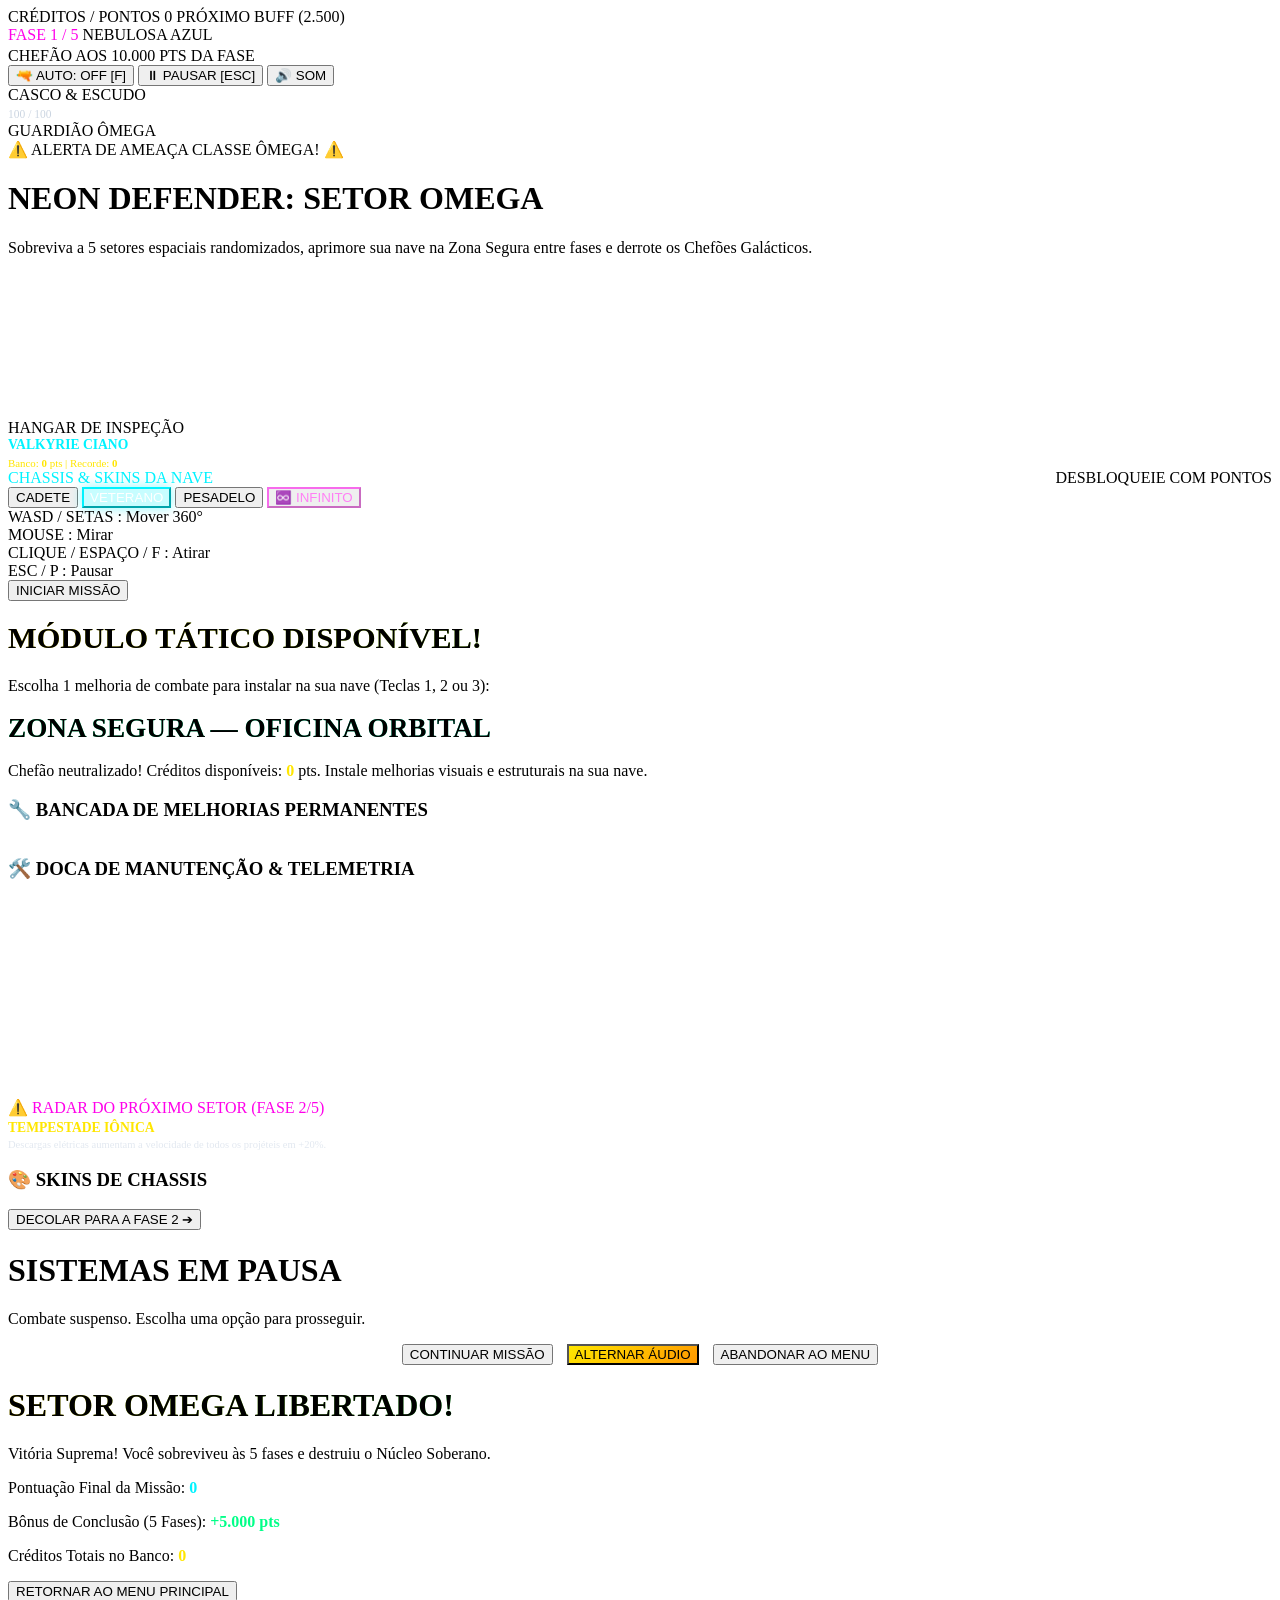
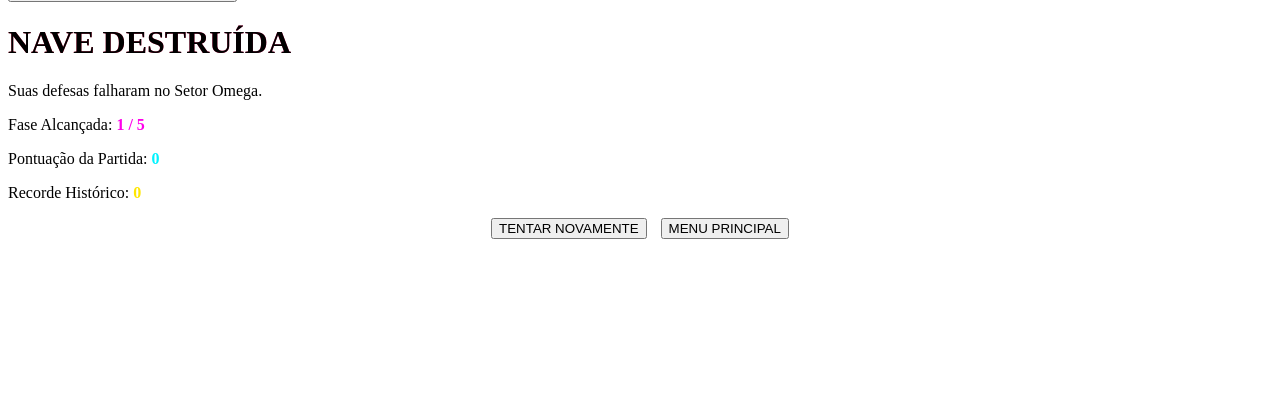
==== commit de289c27: "Add files via upload" ====
--- a/index.html
+++ b/index.html
@@ -84,6 +84,7 @@
                 <button class="diff-btn" data-diff="0.8">CADETE</button>
                 <button class="diff-btn active" data-diff="1.0">VETERANO</button>
                 <button class="diff-btn" data-diff="1.35">PESADELO</button>
+                <button class="diff-btn infinite-btn" data-diff="infinite">♾️ INFINITO</button>
             </div>
 
             <div class="controls-guide">
--- a/style.css
+++ b/style.css
@@ -1,56 +1,22 @@
 /* ... existing code ... */
-/* ================= ZONA SEGURA / HANGAR ================= */
-.hangar-layout {
-    display: grid;
-    grid-template-columns: 1.25fr 1fr 0.85fr;
-    gap: 14px;
-    width: 100%;
-    max-width: 980px;
-    margin: 8px 0 14px;
-    text-align: left;
+.diff-btn.active {
+    border-color: #00f3ff;
+    background: rgba(0, 243, 255, 0.22);
+    color: #fff;
+    box-shadow: 0 0 12px rgba(0, 243, 255, 0.45);
 }
 
-.hangar-box {
-    background: rgba(10, 16, 36, 0.92);
-    border: 1px solid rgba(0, 255, 136, 0.35);
-    border-radius: 14px;
-    padding: 12px;
-    display: flex;
-    flex-direction: column;
-    gap: 8px;
+.diff-btn.infinite-btn {
+    border-color: rgba(255, 0, 234, 0.55);
+    color: #ff80f5;
 }
 
-.workshop-bay {
-    align-items: center;
-    border-color: rgba(0, 243, 255, 0.45);
-    background: radial-gradient(circle at center, rgba(0, 243, 255, 0.08), rgba(8, 12, 28, 0.95));
+.diff-btn.infinite-btn.active {
+    border-color: #ff00ea;
+    background: linear-gradient(135deg, rgba(255, 0, 234, 0.3), rgba(255, 42, 85, 0.3));
+    color: #fff;
+    box-shadow: 0 0 15px rgba(255, 0, 234, 0.65);
 }
 
-#workshopCanvas {
-    width: 100%;
-    max-width: 240px;
-    height: 185px;
-    border-radius: 10px;
-    border: 1px solid rgba(0, 243, 255, 0.25);
-    background: #040714;
-}
-
-.modules-tags {
-    display: flex;
-    flex-wrap: wrap;
-    gap: 4px;
-    justify-content: center;
-    width: 100%;
-}
-
-.mod-pill {
-    font-size: 0.58rem;
-    padding: 2px 6px;
-    border-radius: 4px;
-    background: rgba(0, 255, 136, 0.14);
-    border: 1px solid rgba(0, 255, 136, 0.4);
-    color: #00ff88;
-}
-
-.hangar-box h3 {
+.controls-guide {
 /* ... existing code ... */
